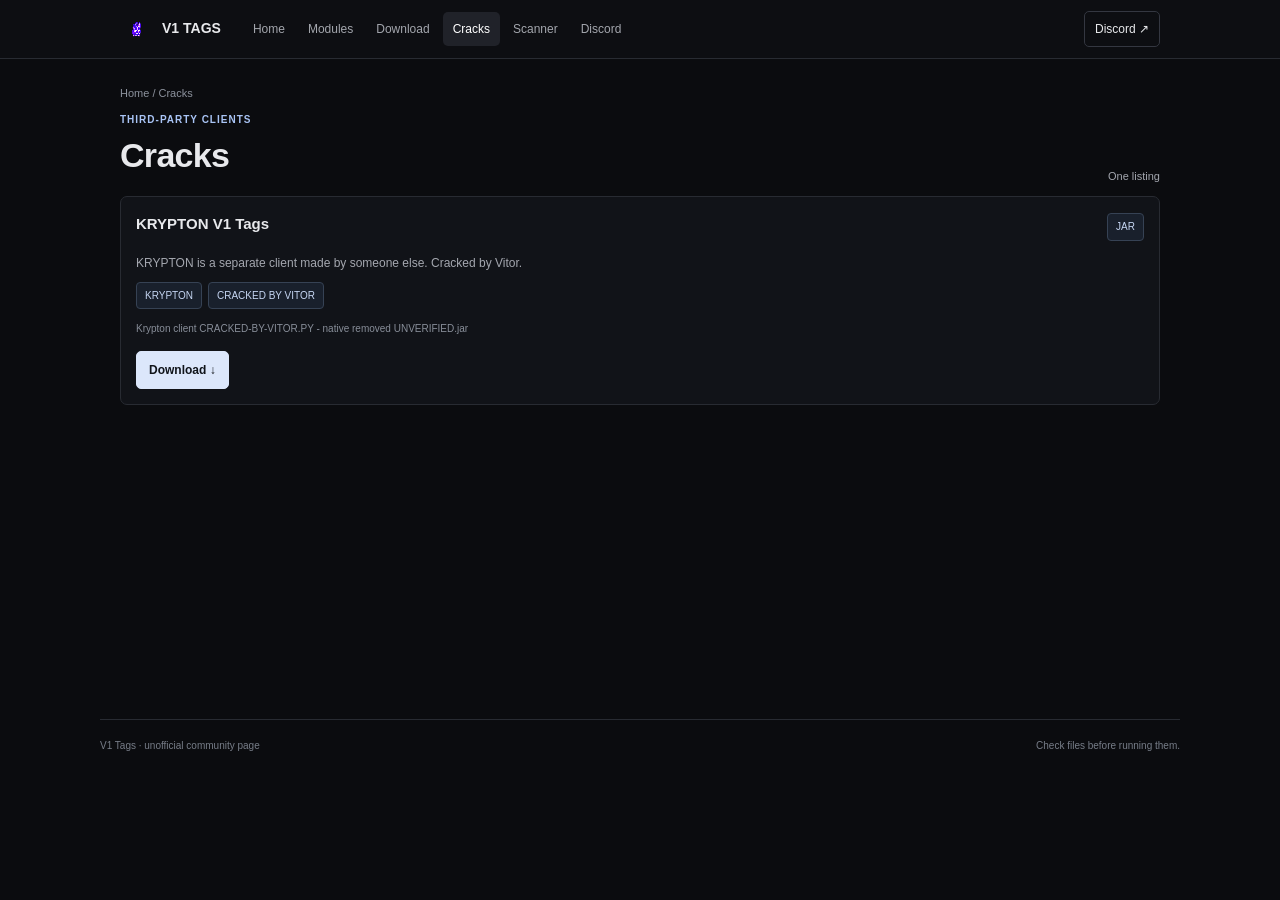
==== cracks.html @ 7c047746 "Add files via upload" ====
<!doctype html><html lang="en"><head><meta charset="utf-8"><meta name="viewport" content="width=device-width,initial-scale=1"><meta name="theme-color" content="#0b0c0f"><title>Cracks · V1 Tags</title><link rel="stylesheet" href="style.css"></head><body><header class="top"><div class="wrap bar"><a class="brand" href="index.html"><video autoplay muted loop playsinline><source src="lunar_x_360_spin.webm" type="video/webm"></video><span>V1 TAGS</span></a><nav class="nav"><a class="" href="index.html">Home</a><a class="" href="modules.html">Modules</a><a class="" href="download.html">Download</a><a class="active" href="cracks.html">Cracks</a><a class="" href="scanner.html">Scanner</a><a class="" href="discord.html">Discord</a></nav><a class="discord" href="https://discord.gg/2FqZVmzECY" target="_blank" rel="noopener">Discord ↗</a></div></header><main class="wrap main"><div class="crumb">Home / Cracks</div><div class="head"><div><div class="eyebrow">Third-party clients</div><h1>Cracks</h1></div><p>One listing</p></div><div class="card"><div class="cardTop"><h3>KRYPTON V1 Tags</h3><span class="tag">JAR</span></div><p>KRYPTON is a separate client made by someone else. Cracked by Vitor.</p><div class="tags"><span class="tag">KRYPTON</span><span class="tag">Cracked by Vitor</span></div><div class="small" style="margin-top:12px">Krypton client CRACKED-BY-VITOR.PY - native removed UNVERIFIED.jar</div><div class="actions"><a class="btn primary" href="Krypton%20client%20CRACKED-BY-VITOR.PY%20-%20native%20removed%20UNVERIFIED.jar" download>Download ↓</a></div></div></main><footer class="wrap footer"><span>V1 Tags · unofficial community page</span><span>Check files before running them.</span></footer></body></html>
---- style.css ----
*{box-sizing:border-box} :root{color-scheme:dark;--bg:#0b0c0f;--panel:#111318;--line:#282b32;--muted:#9298a3;--text:#e8e9ec;--accent:#a9c4f5}body{margin:0;background:var(--bg);color:var(--text);font:14px/1.55 Arial,Helvetica,sans-serif}a{color:inherit;text-decoration:none}button,input{font:inherit}.wrap{max-width:1080px;margin:auto;padding:0 20px}.top{border-bottom:1px solid var(--line);background:#0d0e12}.bar{min-height:58px;display:flex;align-items:center;gap:22px}.brand{display:flex;align-items:center;gap:9px;font-weight:bold;white-space:nowrap}.brand video{width:33px;height:33px;object-fit:contain}.brand span{font-size:14px}.nav{display:flex;align-items:center;gap:3px;flex:1;overflow-x:auto}.nav a{font-size:12px;color:#a3a6ad;padding:8px 10px;border-radius:5px;white-space:nowrap}.nav a:hover,.nav a.active{background:#202229;color:#fff}.discord{font-size:12px;padding:8px 10px;border:1px solid #343741;border-radius:5px;white-space:nowrap}.main{padding-top:26px;min-height:70vh}.crumb{font-size:11px;color:#8c929d;margin-bottom:10px}.hero{display:grid;grid-template-columns:1.3fr .7fr;gap:25px;align-items:center;border:1px solid var(--line);background:#101116;padding:25px;border-radius:8px}.eyebrow{font-size:10px;text-transform:uppercase;letter-spacing:.1em;color:#a9c4f5;font-weight:bold}h1{font-size:34px;line-height:1.15;letter-spacing:-.7px;margin:8px 0 10px}h2{font-size:21px;margin:0 0 6px}h3{font-size:15px;margin:0 0 7px}p{margin:0;color:#a4a7af}.hero p{max-width:600px;font-size:13px}.logoBox{height:170px;background:#090a0d;border:1px solid #282b32;border-radius:6px;display:grid;place-items:center;overflow:hidden}.logoBox video{width:100%;height:100%;object-fit:contain}.stats{display:flex;gap:8px;flex-wrap:wrap;margin-top:17px}.pill,.tag{font-size:10px;color:#c1c5ce;background:#1a1c22;border:1px solid #30333b;padding:5px 8px;border-radius:4px}.block{margin-top:22px}.head{display:flex;align-items:end;justify-content:space-between;gap:12px;margin-bottom:11px}.head p{font-size:11px}.grid{display:grid;grid-template-columns:repeat(3,minmax(0,1fr));gap:10px}.card,.panel{background:var(--panel);border:1px solid var(--line);border-radius:7px;padding:15px}.card p,.panel p{font-size:12px;line-height:1.65}.cardTop{display:flex;align-items:center;justify-content:space-between;gap:8px;margin-bottom:12px}.tag{color:#c6d6f3;background:#19202c;border-color:#364254;text-transform:uppercase}.tag.green{color:#a7dbb4;background:#17231a;border-color:#314a36}.actions{display:flex;gap:8px;flex-wrap:wrap;margin-top:14px}.btn{display:inline-flex;align-items:center;justify-content:center;background:#20232a;border:1px solid #3a3e47;border-radius:5px;padding:9px 12px;font-size:12px;font-weight:bold;color:#eee;cursor:pointer}.btn:hover{border-color:#7789a7}.btn.primary{background:#dce7fb;border-color:#dce7fb;color:#11151b}.row{display:flex;align-items:center;gap:13px}.fileIcon{width:43px;height:43px;display:grid;place-items:center;background:#1b2029;border:1px solid #343b49;border-radius:5px;font-size:11px;font-weight:bold}.grow{flex:1;min-width:0}.small{font-size:10px;color:#888e99;overflow-wrap:anywhere}.tags{display:flex;gap:6px;flex-wrap:wrap;margin-top:8px}.moduleGrid{display:grid;grid-template-columns:repeat(3,minmax(0,1fr));gap:8px}.module{display:flex;align-items:center;gap:10px;padding:11px;border:1px solid var(--line);background:#111318;border-radius:6px}.module strong{font-size:12px;display:block}.module small{color:#8f949e;font-size:10px}.module .tag{margin-left:auto}.scanner{display:grid;grid-template-columns:.85fr 1.15fr;gap:10px}.upload{text-align:center;border:1px dashed #414550;padding:22px;border-radius:6px}.upload input{max-width:100%;font-size:11px;margin:12px 0;color:#aaa}.line{display:flex;justify-content:space-between;gap:10px;border-bottom:1px solid #24262d;padding:9px 0;font-size:11px}.line span:first-child{color:#aeb2bb}.line span:last-child{text-align:right;overflow-wrap:anywhere;max-width:70%;color:#8fabc9}.progress{height:4px;background:#272a31;margin:12px 0}.progress div{height:100%;width:0;background:#9cb9ec}.findings{font-size:11px;line-height:1.8;color:#b5b8c0;padding-left:17px;overflow-wrap:anywhere}.warning{margin-top:12px;padding:10px;border:1px solid #50452e;background:#1b1812;color:#cdb98f;border-radius:5px;font-size:10px;line-height:1.7}.footer{border-top:1px solid var(--line);padding:18px 0 25px;margin-top:30px;color:#777d88;font-size:10px;display:flex;justify-content:space-between;gap:10px;flex-wrap:wrap}.empty{padding:25px;text-align:center;color:#858b95;border:1px dashed #333740;border-radius:6px}@media(max-width:800px){.bar{flex-wrap:wrap;padding:10px 0;gap:10px}.nav{order:3;flex-basis:100%}.hero{grid-template-columns:1fr}.logoBox{height:145px}.grid,.moduleGrid{grid-template-columns:repeat(2,minmax(0,1fr))}.scanner{grid-template-columns:1fr}.discord{margin-left:auto}}@media(max-width:520px){.wrap{padding:0 12px}.grid,.moduleGrid{grid-template-columns:1fr}.hero{padding:17px}h1{font-size:29px}.head{align-items:start;flex-direction:column}.brand span{font-size:12px}.nav a{font-size:11px;padding:7px 8px}.discord{display:none}}
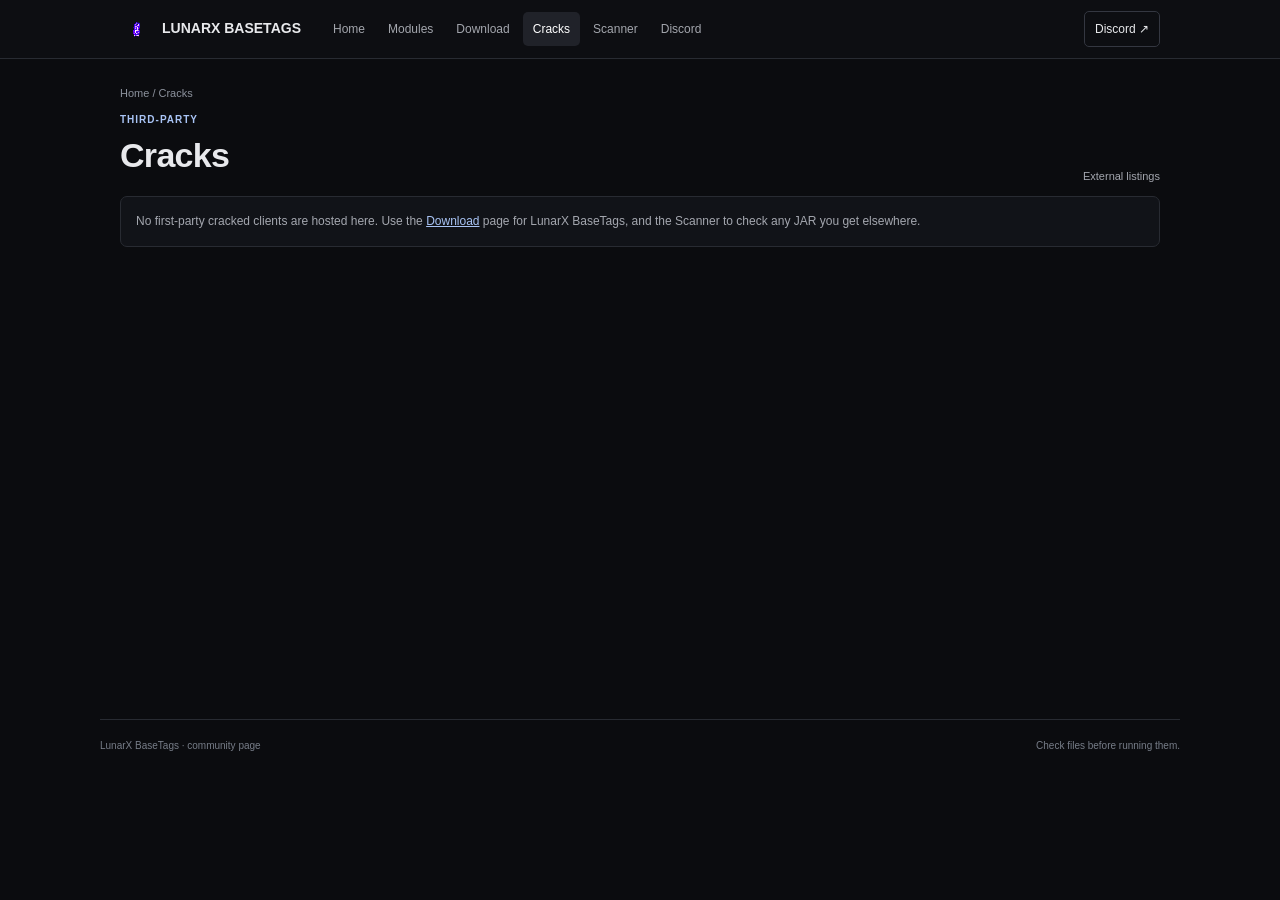
==== commit 8c5677fe: "Add files via upload" ====
--- a/cracks.html
+++ b/cracks.html
@@ -1 +1,49 @@
-<!doctype html><html lang="en"><head><meta charset="utf-8"><meta name="viewport" content="width=device-width,initial-scale=1"><meta name="theme-color" content="#0b0c0f"><title>Cracks · V1 Tags</title><link rel="stylesheet" href="style.css"></head><body><header class="top"><div class="wrap bar"><a class="brand" href="index.html"><video autoplay muted loop playsinline><source src="lunar_x_360_spin.webm" type="video/webm"></video><span>V1 TAGS</span></a><nav class="nav"><a class="" href="index.html">Home</a><a class="" href="modules.html">Modules</a><a class="" href="download.html">Download</a><a class="active" href="cracks.html">Cracks</a><a class="" href="scanner.html">Scanner</a><a class="" href="discord.html">Discord</a></nav><a class="discord" href="https://discord.gg/2FqZVmzECY" target="_blank" rel="noopener">Discord ↗</a></div></header><main class="wrap main"><div class="crumb">Home / Cracks</div><div class="head"><div><div class="eyebrow">Third-party clients</div><h1>Cracks</h1></div><p>One listing</p></div><div class="card"><div class="cardTop"><h3>KRYPTON V1 Tags</h3><span class="tag">JAR</span></div><p>KRYPTON is a separate client made by someone else. Cracked by Vitor.</p><div class="tags"><span class="tag">KRYPTON</span><span class="tag">Cracked by Vitor</span></div><div class="small" style="margin-top:12px">Krypton client CRACKED-BY-VITOR.PY - native removed UNVERIFIED.jar</div><div class="actions"><a class="btn primary" href="Krypton%20client%20CRACKED-BY-VITOR.PY%20-%20native%20removed%20UNVERIFIED.jar" download>Download ↓</a></div></div></main><footer class="wrap footer"><span>V1 Tags · unofficial community page</span><span>Check files before running them.</span></footer></body></html>+<!doctype html>
+<html lang="en">
+<head>
+<meta charset="utf-8">
+<meta name="viewport" content="width=device-width,initial-scale=1">
+<meta name="theme-color" content="#0b0c0f">
+<title>Cracks · LunarX BaseTags</title>
+<link rel="stylesheet" href="style.css">
+</head>
+<body>
+<header class="top">
+  <div class="wrap bar">
+    <a class="brand" href="index.html">
+      <video autoplay muted loop playsinline><source src="lunar_x_360_spin.webm" type="video/webm"></video>
+      <span>LUNARX BASETAGS</span>
+    </a>
+    <nav class="nav">
+      <a href="index.html">Home</a>
+      <a href="modules.html">Modules</a>
+      <a href="download.html">Download</a>
+      <a class="active" href="cracks.html">Cracks</a>
+      <a href="scanner.html">Scanner</a>
+      <a href="discord.html">Discord</a>
+    </nav>
+    <a class="discord" href="https://discord.gg/2FqZVmzECY" target="_blank" rel="noopener">Discord ↗</a>
+  </div>
+</header>
+
+<main class="wrap main">
+  <div class="crumb">Home / Cracks</div>
+  <div class="head">
+    <div>
+      <div class="eyebrow">Third-party</div>
+      <h1>Cracks</h1>
+    </div>
+    <p>External listings</p>
+  </div>
+
+  <div class="panel">
+    <p>No first-party cracked clients are hosted here. Use the <a href="download.html" style="color:#a9c4f5;text-decoration:underline">Download</a> page for LunarX BaseTags, and the Scanner to check any JAR you get elsewhere.</p>
+  </div>
+</main>
+
+<footer class="wrap footer">
+  <span>LunarX BaseTags · community page</span>
+  <span>Check files before running them.</span>
+</footer>
+</body>
+</html>
--- a/style.css
+++ b/style.css
@@ -1 +1,109 @@
-*{box-sizing:border-box} :root{color-scheme:dark;--bg:#0b0c0f;--panel:#111318;--line:#282b32;--muted:#9298a3;--text:#e8e9ec;--accent:#a9c4f5}body{margin:0;background:var(--bg);color:var(--text);font:14px/1.55 Arial,Helvetica,sans-serif}a{color:inherit;text-decoration:none}button,input{font:inherit}.wrap{max-width:1080px;margin:auto;padding:0 20px}.top{border-bottom:1px solid var(--line);background:#0d0e12}.bar{min-height:58px;display:flex;align-items:center;gap:22px}.brand{display:flex;align-items:center;gap:9px;font-weight:bold;white-space:nowrap}.brand video{width:33px;height:33px;object-fit:contain}.brand span{font-size:14px}.nav{display:flex;align-items:center;gap:3px;flex:1;overflow-x:auto}.nav a{font-size:12px;color:#a3a6ad;padding:8px 10px;border-radius:5px;white-space:nowrap}.nav a:hover,.nav a.active{background:#202229;color:#fff}.discord{font-size:12px;padding:8px 10px;border:1px solid #343741;border-radius:5px;white-space:nowrap}.main{padding-top:26px;min-height:70vh}.crumb{font-size:11px;color:#8c929d;margin-bottom:10px}.hero{display:grid;grid-template-columns:1.3fr .7fr;gap:25px;align-items:center;border:1px solid var(--line);background:#101116;padding:25px;border-radius:8px}.eyebrow{font-size:10px;text-transform:uppercase;letter-spacing:.1em;color:#a9c4f5;font-weight:bold}h1{font-size:34px;line-height:1.15;letter-spacing:-.7px;margin:8px 0 10px}h2{font-size:21px;margin:0 0 6px}h3{font-size:15px;margin:0 0 7px}p{margin:0;color:#a4a7af}.hero p{max-width:600px;font-size:13px}.logoBox{height:170px;background:#090a0d;border:1px solid #282b32;border-radius:6px;display:grid;place-items:center;overflow:hidden}.logoBox video{width:100%;height:100%;object-fit:contain}.stats{display:flex;gap:8px;flex-wrap:wrap;margin-top:17px}.pill,.tag{font-size:10px;color:#c1c5ce;background:#1a1c22;border:1px solid #30333b;padding:5px 8px;border-radius:4px}.block{margin-top:22px}.head{display:flex;align-items:end;justify-content:space-between;gap:12px;margin-bottom:11px}.head p{font-size:11px}.grid{display:grid;grid-template-columns:repeat(3,minmax(0,1fr));gap:10px}.card,.panel{background:var(--panel);border:1px solid var(--line);border-radius:7px;padding:15px}.card p,.panel p{font-size:12px;line-height:1.65}.cardTop{display:flex;align-items:center;justify-content:space-between;gap:8px;margin-bottom:12px}.tag{color:#c6d6f3;background:#19202c;border-color:#364254;text-transform:uppercase}.tag.green{color:#a7dbb4;background:#17231a;border-color:#314a36}.actions{display:flex;gap:8px;flex-wrap:wrap;margin-top:14px}.btn{display:inline-flex;align-items:center;justify-content:center;background:#20232a;border:1px solid #3a3e47;border-radius:5px;padding:9px 12px;font-size:12px;font-weight:bold;color:#eee;cursor:pointer}.btn:hover{border-color:#7789a7}.btn.primary{background:#dce7fb;border-color:#dce7fb;color:#11151b}.row{display:flex;align-items:center;gap:13px}.fileIcon{width:43px;height:43px;display:grid;place-items:center;background:#1b2029;border:1px solid #343b49;border-radius:5px;font-size:11px;font-weight:bold}.grow{flex:1;min-width:0}.small{font-size:10px;color:#888e99;overflow-wrap:anywhere}.tags{display:flex;gap:6px;flex-wrap:wrap;margin-top:8px}.moduleGrid{display:grid;grid-template-columns:repeat(3,minmax(0,1fr));gap:8px}.module{display:flex;align-items:center;gap:10px;padding:11px;border:1px solid var(--line);background:#111318;border-radius:6px}.module strong{font-size:12px;display:block}.module small{color:#8f949e;font-size:10px}.module .tag{margin-left:auto}.scanner{display:grid;grid-template-columns:.85fr 1.15fr;gap:10px}.upload{text-align:center;border:1px dashed #414550;padding:22px;border-radius:6px}.upload input{max-width:100%;font-size:11px;margin:12px 0;color:#aaa}.line{display:flex;justify-content:space-between;gap:10px;border-bottom:1px solid #24262d;padding:9px 0;font-size:11px}.line span:first-child{color:#aeb2bb}.line span:last-child{text-align:right;overflow-wrap:anywhere;max-width:70%;color:#8fabc9}.progress{height:4px;background:#272a31;margin:12px 0}.progress div{height:100%;width:0;background:#9cb9ec}.findings{font-size:11px;line-height:1.8;color:#b5b8c0;padding-left:17px;overflow-wrap:anywhere}.warning{margin-top:12px;padding:10px;border:1px solid #50452e;background:#1b1812;color:#cdb98f;border-radius:5px;font-size:10px;line-height:1.7}.footer{border-top:1px solid var(--line);padding:18px 0 25px;margin-top:30px;color:#777d88;font-size:10px;display:flex;justify-content:space-between;gap:10px;flex-wrap:wrap}.empty{padding:25px;text-align:center;color:#858b95;border:1px dashed #333740;border-radius:6px}@media(max-width:800px){.bar{flex-wrap:wrap;padding:10px 0;gap:10px}.nav{order:3;flex-basis:100%}.hero{grid-template-columns:1fr}.logoBox{height:145px}.grid,.moduleGrid{grid-template-columns:repeat(2,minmax(0,1fr))}.scanner{grid-template-columns:1fr}.discord{margin-left:auto}}@media(max-width:520px){.wrap{padding:0 12px}.grid,.moduleGrid{grid-template-columns:1fr}.hero{padding:17px}h1{font-size:29px}.head{align-items:start;flex-direction:column}.brand span{font-size:12px}.nav a{font-size:11px;padding:7px 8px}.discord{display:none}}+*{box-sizing:border-box}
+:root{color-scheme:dark;--bg:#0b0c0f;--panel:#111318;--line:#282b32;--muted:#9298a3;--text:#e8e9ec;--accent:#a9c4f5}
+body{margin:0;background:var(--bg);color:var(--text);font:14px/1.55 Arial,Helvetica,sans-serif}
+a{color:inherit;text-decoration:none}
+button,input,select{font:inherit}
+.wrap{max-width:1080px;margin:auto;padding:0 20px}
+.top{border-bottom:1px solid var(--line);background:#0d0e12}
+.bar{min-height:58px;display:flex;align-items:center;gap:22px}
+.brand{display:flex;align-items:center;gap:9px;font-weight:bold;white-space:nowrap}
+.brand video{width:33px;height:33px;object-fit:contain}
+.brand span{font-size:14px}
+.nav{display:flex;align-items:center;gap:3px;flex:1;overflow-x:auto}
+.nav a{font-size:12px;color:#a3a6ad;padding:8px 10px;border-radius:5px;white-space:nowrap}
+.nav a:hover,.nav a.active{background:#202229;color:#fff}
+.discord{font-size:12px;padding:8px 10px;border:1px solid #343741;border-radius:5px;white-space:nowrap}
+.main{padding-top:26px;min-height:70vh}
+.crumb{font-size:11px;color:#8c929d;margin-bottom:10px}
+.hero{display:grid;grid-template-columns:1.3fr .7fr;gap:25px;align-items:center;border:1px solid var(--line);background:#101116;padding:25px;border-radius:8px}
+.eyebrow{font-size:10px;text-transform:uppercase;letter-spacing:.1em;color:#a9c4f5;font-weight:bold}
+h1{font-size:34px;line-height:1.15;letter-spacing:-.7px;margin:8px 0 10px}
+h2{font-size:21px;margin:0 0 6px}
+h3{font-size:15px;margin:0 0 7px}
+p{margin:0;color:#a4a7af}
+.hero p{max-width:600px;font-size:13px}
+/* FIXED logo box - no more cut off */
+.logoBox{height:220px;background:#090a0d;border:1px solid #282b32;border-radius:6px;display:flex;align-items:center;justify-content:center;overflow:visible;padding:8px}
+.logoBox video{width:100%;height:100%;max-height:200px;object-fit:contain;display:block}
+.stats{display:flex;gap:8px;flex-wrap:wrap;margin-top:17px}
+.pill,.tag{font-size:10px;color:#c1c5ce;background:#1a1c22;border:1px solid #30333b;padding:5px 8px;border-radius:4px}
+.block{margin-top:22px}
+.head{display:flex;align-items:end;justify-content:space-between;gap:12px;margin-bottom:11px}
+.head p{font-size:11px}
+.grid{display:grid;grid-template-columns:repeat(3,minmax(0,1fr));gap:10px}
+.card,.panel{background:var(--panel);border:1px solid var(--line);border-radius:7px;padding:15px}
+.card p,.panel p{font-size:12px;line-height:1.65}
+.cardTop{display:flex;align-items:center;justify-content:space-between;gap:8px;margin-bottom:12px}
+.tag{color:#c6d6f3;background:#19202c;border-color:#364254;text-transform:uppercase}
+.tag.green{color:#a7dbb4;background:#17231a;border-color:#314a36}
+.actions{display:flex;gap:8px;flex-wrap:wrap;margin-top:14px}
+.btn{display:inline-flex;align-items:center;justify-content:center;border:1px solid #3a3e47;border-radius:5px;padding:9px 12px;font-size:12px;font-weight:bold;color:#eee;cursor:pointer;background:transparent}
+.btn:hover{border-color:#7789a7}
+.btn.primary{background:#dce7fb;border-color:#dce7fb;color:#11151b}
+.row{display:flex;align-items:center;gap:13px}
+.fileIcon{width:43px;height:43px;display:grid;place-items:center;background:#1b2029;border:1px solid #343b49;border-radius:5px;font-size:11px;font-weight:bold}
+.grow{flex:1;min-width:0}
+.small{font-size:10px;color:#888e99;overflow-wrap:anywhere}
+.tags{display:flex;gap:6px;flex-wrap:wrap;margin-top:8px}
+/* Modules */
+.moduleGrid{display:grid;grid-template-columns:repeat(3,minmax(0,1fr));gap:8px}
+.module-wrap{display:flex;flex-direction:column;gap:0}
+.module{display:flex;align-items:center;gap:10px;padding:11px;border:1px solid var(--line);background:#111318;border-radius:6px;cursor:context-menu;user-select:none;transition:border-color .15s,background .15s}
+.module:hover{border-color:#3d4452;background:#14161c}
+.module.open{border-color:#4a5a78;border-bottom-left-radius:0;border-bottom-right-radius:0}
+.module strong{font-size:12px;display:block}
+.module small{color:#8f949e;font-size:10px}
+.module .tag{margin-left:auto}
+/* Settings panel under module */
+.settings{
+  overflow:hidden;max-height:0;opacity:0;
+  border:1px solid var(--line);border-top:none;
+  background:#0e1014;border-radius:0 0 6px 6px;
+  transition:max-height .28s ease,opacity .22s ease,padding .22s ease;
+  padding:0 12px;
+}
+.settings.show{max-height:220px;opacity:1;padding:12px}
+.settings h4{margin:0 0 10px;font-size:11px;color:#a9c4f5;text-transform:uppercase;letter-spacing:.08em}
+.set-row{display:flex;align-items:center;justify-content:space-between;gap:10px;margin-bottom:9px;font-size:12px}
+.set-row label{color:#b8bcc4}
+.set-row input[type=range]{width:110px;accent-color:#a9c4f5}
+.set-row input[type=color]{width:34px;height:22px;border:1px solid #333;background:transparent;padding:0;cursor:pointer}
+.set-row select{background:#1a1c22;border:1px solid #333;color:#ddd;border-radius:4px;padding:3px 6px;font-size:11px}
+.set-hint{font-size:10px;color:#6f7580;margin-top:6px}
+/* Scanner */
+.scanner{display:grid;grid-template-columns:.85fr 1.15fr;gap:10px}
+.upload{text-align:center;border:1px dashed #414550;padding:22px;border-radius:6px}
+.upload input{max-width:100%;font-size:11px;margin:12px 0;color:#aaa}
+.line{display:flex;justify-content:space-between;gap:10px;border-bottom:1px solid #24262d;padding:9px 0;font-size:11px}
+.line span:first-child{color:#aeb2bb}
+.line span:last-child{text-align:right;overflow-wrap:anywhere;max-width:70%;color:#8fabc9}
+.progress{height:4px;background:#272a31;margin:12px 0}
+.progress div{height:100%;width:0;background:#9cb9ec;transition:width .25s}
+.findings{font-size:11px;line-height:1.8;color:#b5b8c0;padding-left:17px;overflow-wrap:anywhere}
+.warning{margin-top:12px;padding:10px;border:1px solid #50452e;background:#1b1812;color:#cdb98f;border-radius:5px;font-size:10px;line-height:1.7}
+.verdict{margin:14px 0 8px;padding:14px;border-radius:6px;text-align:center;font-weight:bold;letter-spacing:.04em}
+.verdict.safe{background:#0f2418;border:1px solid #2e6b45;color:#5dffa0;font-size:22px}
+.verdict.maybe{background:#2a2110;border:1px solid #8a6a2a;color:#ffd37a;font-size:18px}
+.verdict.danger{background:#2a1212;border:1px solid #8a3030;color:#ff8a8a;font-size:18px}
+.verdict-sub{font-size:12px;font-weight:normal;margin-top:6px;opacity:.9;letter-spacing:0}
+.footer{border-top:1px solid var(--line);padding:18px 0 25px;margin-top:30px;color:#777d88;font-size:10px;display:flex;justify-content:space-between;gap:10px;flex-wrap:wrap}
+.empty{padding:25px;text-align:center;color:#858b95;border:1px dashed #333740;border-radius:6px}
+@media(max-width:800px){
+  .bar{flex-wrap:wrap;padding:10px 0;gap:10px}
+  .nav{order:3;flex-basis:100%}
+  .hero{grid-template-columns:1fr}
+  .logoBox{height:180px}
+  .grid,.moduleGrid{grid-template-columns:repeat(2,minmax(0,1fr))}
+  .scanner{grid-template-columns:1fr}
+  .discord{margin-left:auto}
+}
+@media(max-width:520px){
+  .wrap{padding:0 12px}
+  .grid,.moduleGrid{grid-template-columns:1fr}
+  .hero{padding:17px}
+  h1{font-size:29px}
+  .head{align-items:start;flex-direction:column}
+  .brand span{font-size:12px}
+  .nav a{font-size:11px;padding:7px 8px}
+  .discord{display:none}
+}
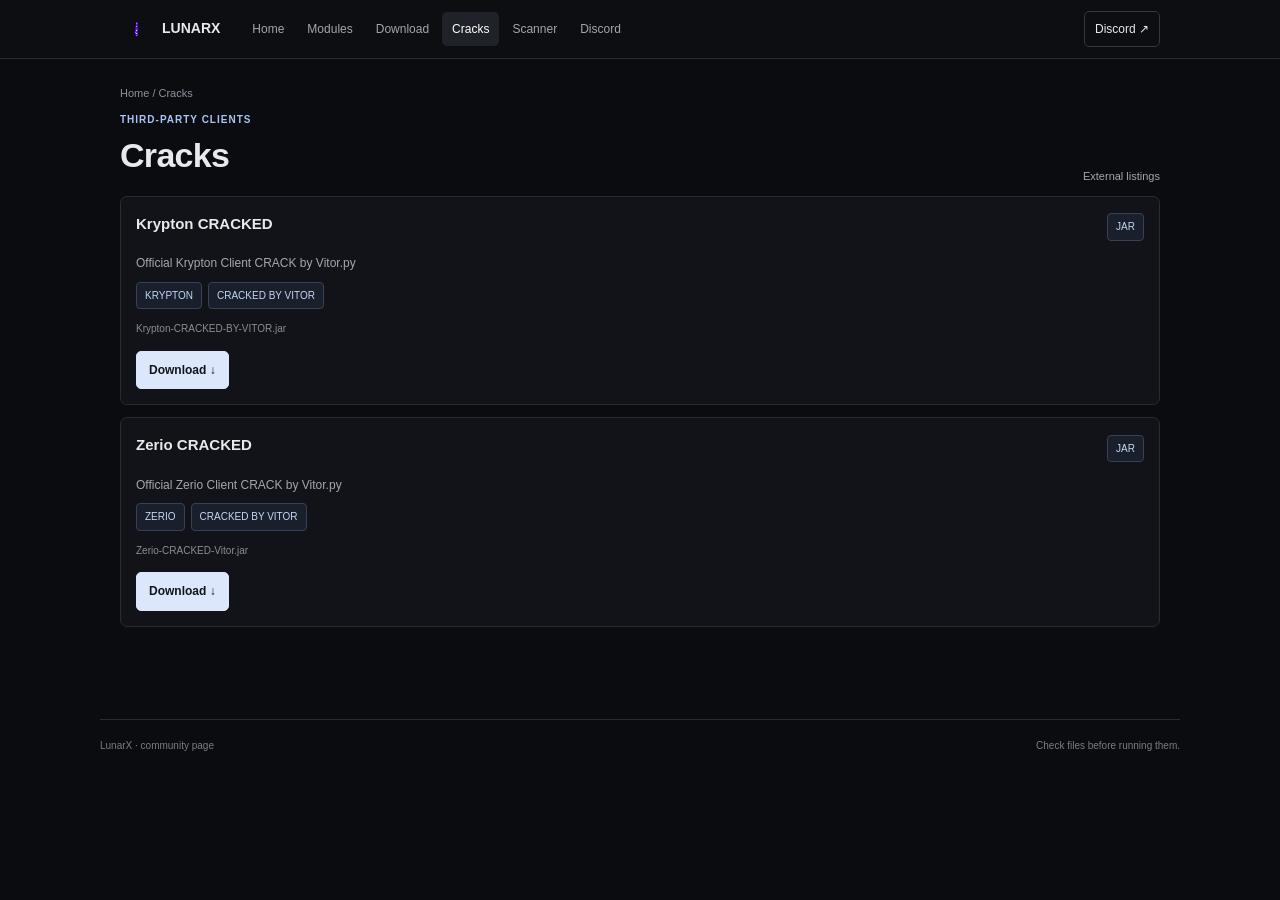
==== commit ba0ffe42: "Add files via upload" ====
--- a/cracks.html
+++ b/cracks.html
@@ -4,7 +4,7 @@
 <meta charset="utf-8">
 <meta name="viewport" content="width=device-width,initial-scale=1">
 <meta name="theme-color" content="#0b0c0f">
-<title>Cracks · LunarX BaseTags</title>
+<title>Cracks · LunarX</title>
 <link rel="stylesheet" href="style.css">
 </head>
 <body>
@@ -12,7 +12,7 @@
   <div class="wrap bar">
     <a class="brand" href="index.html">
       <video autoplay muted loop playsinline><source src="lunar_x_360_spin.webm" type="video/webm"></video>
-      <span>LUNARX BASETAGS</span>
+      <span>LUNARX</span>
     </a>
     <nav class="nav">
       <a href="index.html">Home</a>
@@ -30,19 +30,47 @@
   <div class="crumb">Home / Cracks</div>
   <div class="head">
     <div>
-      <div class="eyebrow">Third-party</div>
+      <div class="eyebrow">Third-party clients</div>
       <h1>Cracks</h1>
     </div>
     <p>External listings</p>
   </div>
 
-  <div class="panel">
-    <p>No first-party cracked clients are hosted here. Use the <a href="download.html" style="color:#a9c4f5;text-decoration:underline">Download</a> page for LunarX BaseTags, and the Scanner to check any JAR you get elsewhere.</p>
+  <div class="card" style="margin-bottom:12px">
+    <div class="cardTop">
+      <h3>Krypton CRACKED</h3>
+      <span class="tag">JAR</span>
+    </div>
+    <p>Official Krypton Client CRACK by Vitor.py</p>
+    <div class="tags">
+      <span class="tag">KRYPTON</span>
+      <span class="tag">Cracked by Vitor</span>
+    </div>
+    <div class="small" style="margin-top:12px">Krypton-CRACKED-BY-VITOR.jar</div>
+    <div class="actions">
+      <a class="btn primary" href="Krypton-CRACKED-BY-VITOR.jar" download>Download ↓</a>
+    </div>
+  </div>
+
+  <div class="card">
+    <div class="cardTop">
+      <h3>Zerio CRACKED</h3>
+      <span class="tag">JAR</span>
+    </div>
+    <p>Official Zerio Client CRACK by Vitor.py</p>
+    <div class="tags">
+      <span class="tag">ZERIO</span>
+      <span class="tag">Cracked by Vitor</span>
+    </div>
+    <div class="small" style="margin-top:12px">Zerio-CRACKED-Vitor.jar</div>
+    <div class="actions">
+      <a class="btn primary" href="Zerio-CRACKED-Vitor.jar" download>Download ↓</a>
+    </div>
   </div>
 </main>
 
 <footer class="wrap footer">
-  <span>LunarX BaseTags · community page</span>
+  <span>LunarX · community page</span>
   <span>Check files before running them.</span>
 </footer>
 </body>
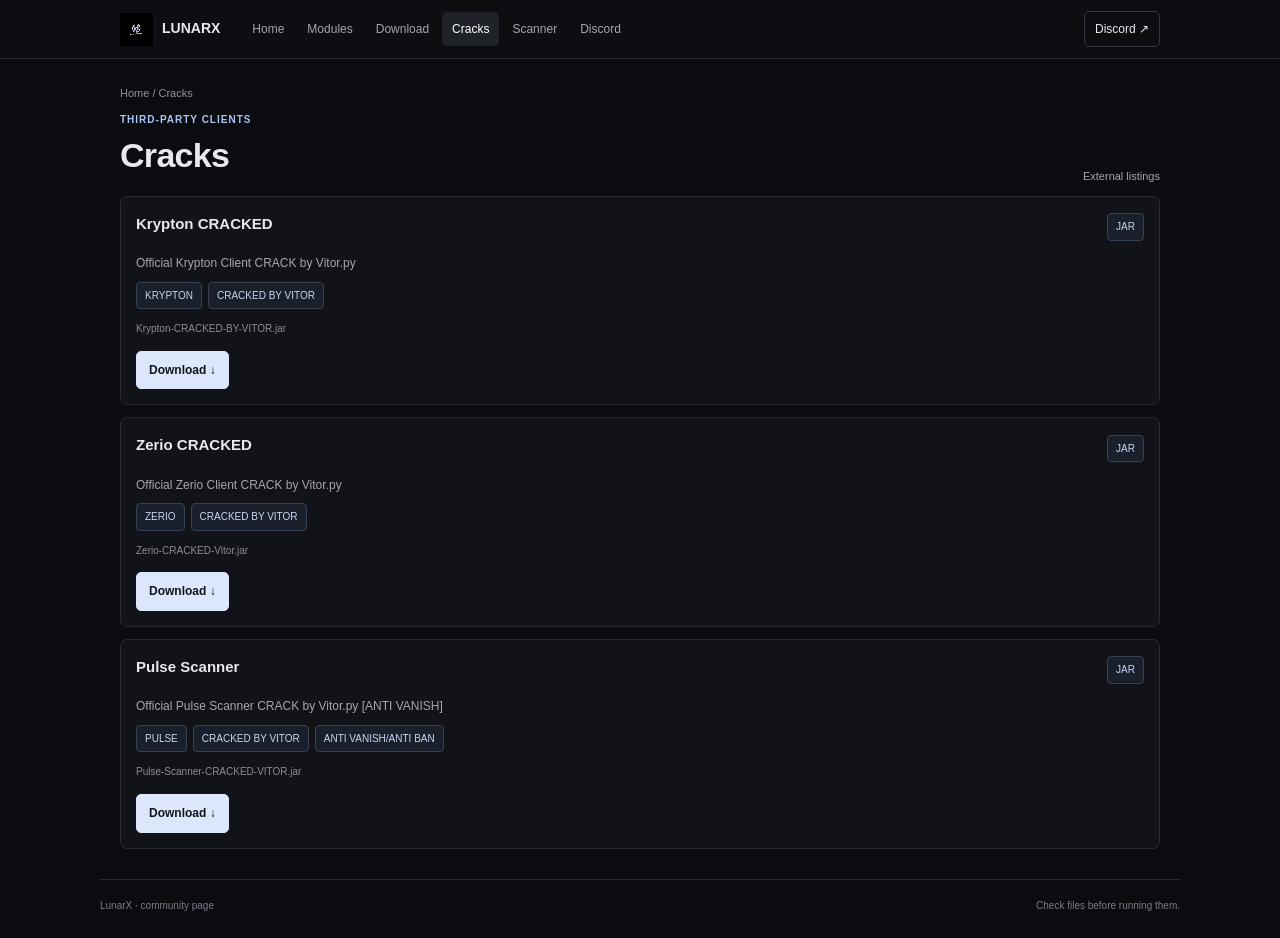
==== commit d84abe33: "Update cracks.html" ====
--- a/cracks.html
+++ b/cracks.html
@@ -52,7 +52,7 @@
     </div>
   </div>
 
-  <div class="card">
+  <div class="card" style="margin-bottom:12px">
     <div class="cardTop">
       <h3>Zerio CRACKED</h3>
       <span class="tag">JAR</span>
@@ -67,6 +67,23 @@
       <a class="btn primary" href="Zerio-CRACKED-Vitor.jar" download>Download ↓</a>
     </div>
   </div>
+
+  <div class="card">
+    <div class="cardTop">
+      <h3>Pulse Scanner</h3>
+      <span class="tag">JAR</span>
+    </div>
+    <p>Official Pulse Scanner CRACK by Vitor.py [ANTI VANISH]</p>
+    <div class="tags">
+      <span class="tag">PULSE</span>
+      <span class="tag">Cracked by Vitor</span>
+      <span class="tag">ANTI VANISH/ANTI BAN</span>
+    </div>
+    <div class="small" style="margin-top:12px">Pulse-Scanner-CRACKED-VITOR.jar</div>
+    <div class="actions">
+      <a class="btn primary" href="Pulse-Scanner-CRACKED-VITOR.jar" download>Download ↓</a>
+    </div>
+  </div>
 </main>
 
 <footer class="wrap footer">
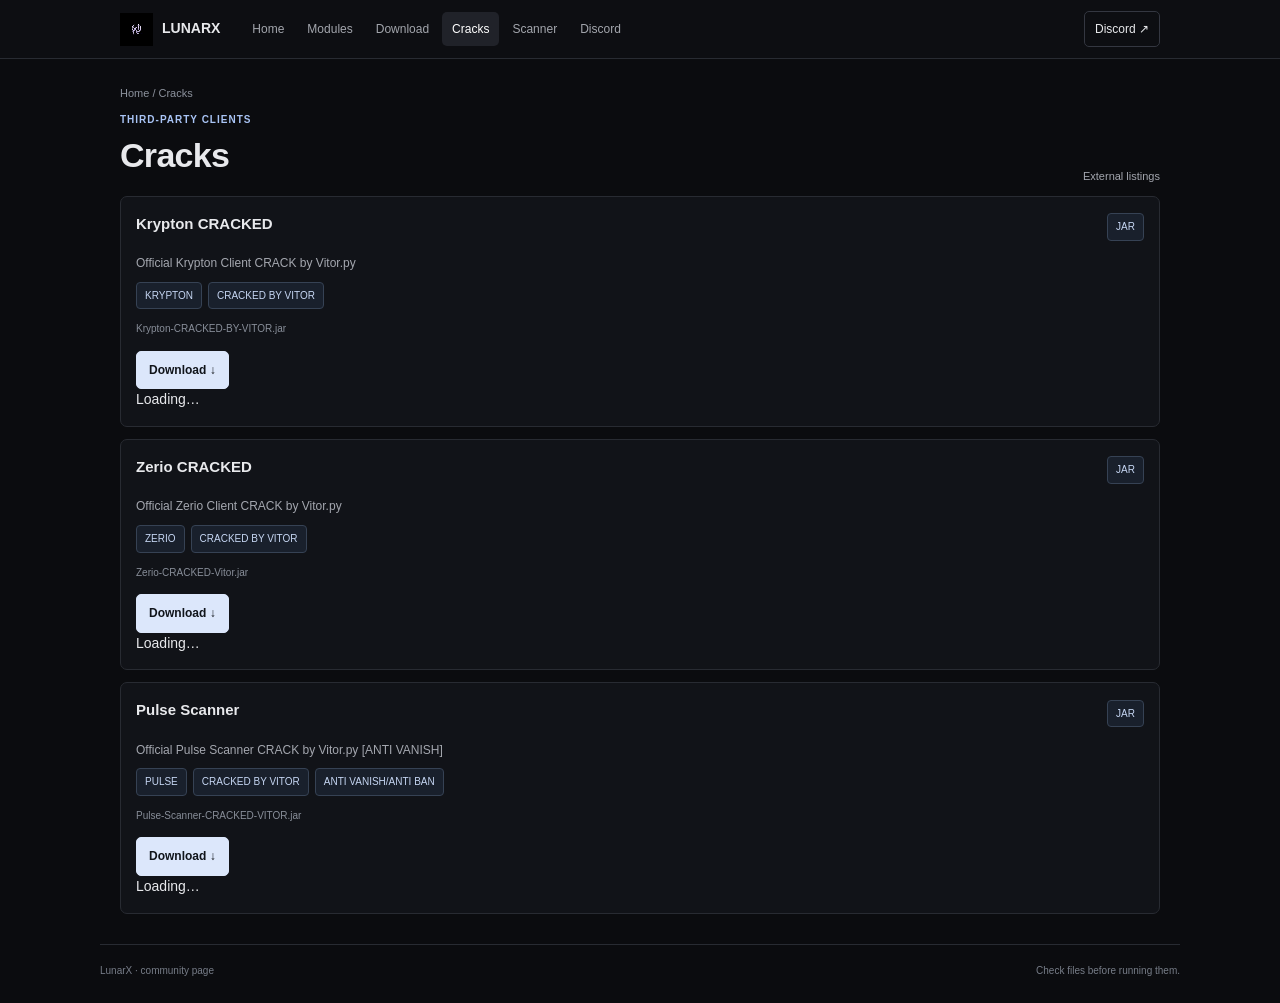
==== commit 5a211361: "Update cracks.html" ====
--- a/cracks.html
+++ b/cracks.html
@@ -48,8 +48,9 @@
     </div>
     <div class="small" style="margin-top:12px">Krypton-CRACKED-BY-VITOR.jar</div>
     <div class="actions">
-      <a class="btn primary" href="Krypton-CRACKED-BY-VITOR.jar" download>Download ↓</a>
+      <a class="btn primary" href="Krypton-CRACKED-BY-VITOR.jar" download data-dl-key="krypton">Download ↓</a>
     </div>
+    <div class="dl-count" id="count-krypton">Loading…</div>
   </div>
 
   <div class="card" style="margin-bottom:12px">
@@ -64,8 +65,9 @@
     </div>
     <div class="small" style="margin-top:12px">Zerio-CRACKED-Vitor.jar</div>
     <div class="actions">
-      <a class="btn primary" href="Zerio-CRACKED-Vitor.jar" download>Download ↓</a>
+      <a class="btn primary" href="Zerio-CRACKED-Vitor.jar" download data-dl-key="zerio">Download ↓</a>
     </div>
+    <div class="dl-count" id="count-zerio">Loading…</div>
   </div>
 
   <div class="card">
@@ -81,8 +83,9 @@
     </div>
     <div class="small" style="margin-top:12px">Pulse-Scanner-CRACKED-VITOR.jar</div>
     <div class="actions">
-      <a class="btn primary" href="Pulse-Scanner-CRACKED-VITOR.jar" download>Download ↓</a>
+      <a class="btn primary" href="Pulse-Scanner-CRACKED-VITOR.jar" download data-dl-key="pulse">Download ↓</a>
     </div>
+    <div class="dl-count" id="count-pulse">Loading…</div>
   </div>
 </main>
 
@@ -90,5 +93,6 @@
   <span>LunarX · community page</span>
   <span>Check files before running them.</span>
 </footer>
+<script src="downloads.js"></script>
 </body>
 </html>
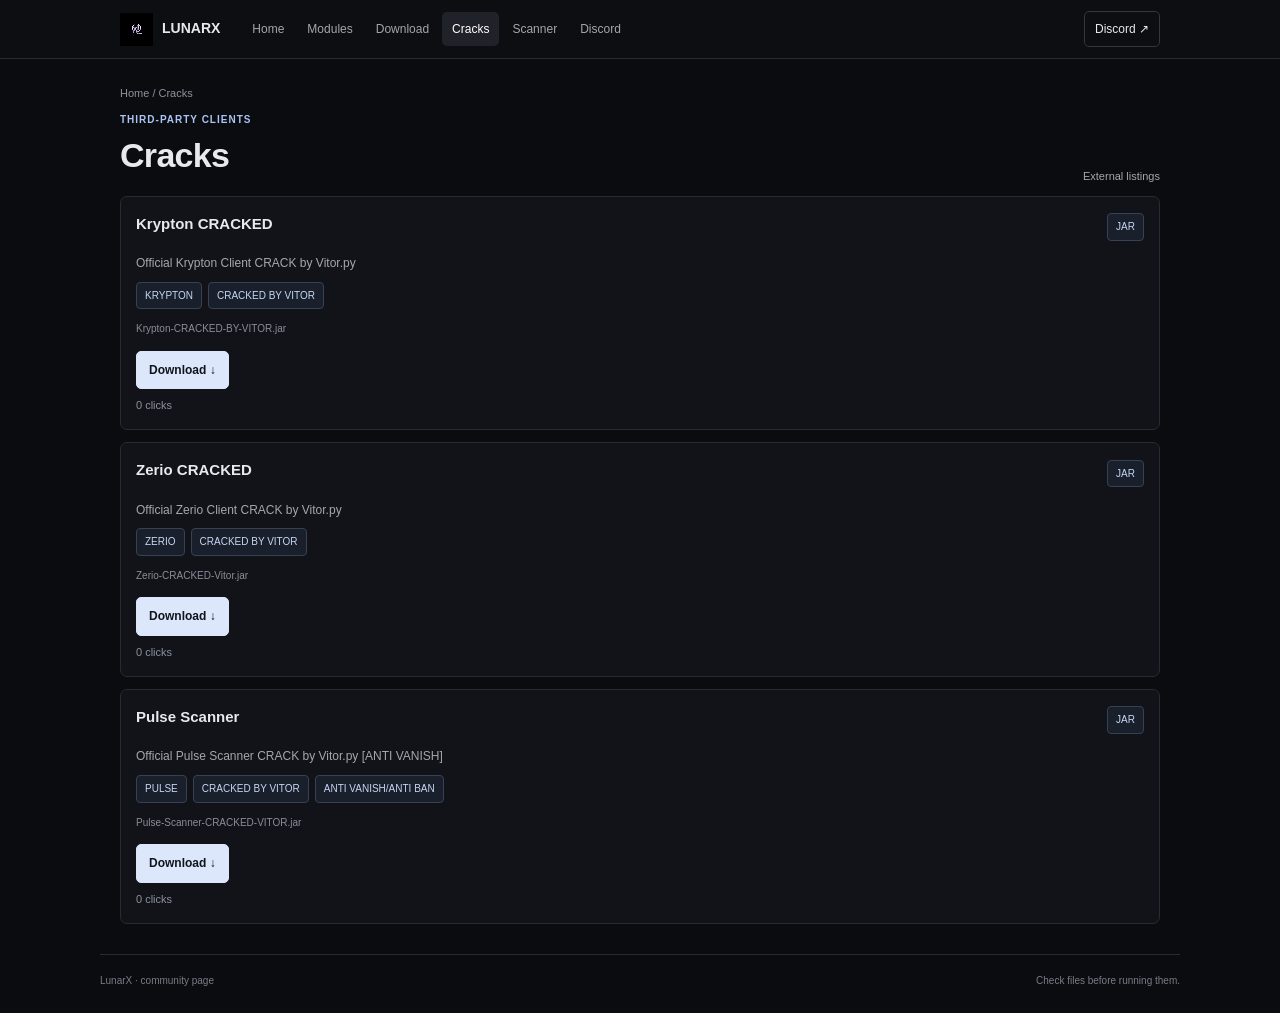
==== commit 7b398453: "Update cracks.html" ====
--- a/cracks.html
+++ b/cracks.html
@@ -50,7 +50,7 @@
     <div class="actions">
       <a class="btn primary" href="Krypton-CRACKED-BY-VITOR.jar" download data-dl-key="krypton">Download ↓</a>
     </div>
-    <div class="dl-count" id="count-krypton">Loading…</div>
+    <div class="dl-count" id="count-krypton">0 clicks</div>
   </div>
 
   <div class="card" style="margin-bottom:12px">
@@ -67,7 +67,7 @@
     <div class="actions">
       <a class="btn primary" href="Zerio-CRACKED-Vitor.jar" download data-dl-key="zerio">Download ↓</a>
     </div>
-    <div class="dl-count" id="count-zerio">Loading…</div>
+    <div class="dl-count" id="count-zerio">0 clicks</div>
   </div>
 
   <div class="card">
@@ -85,7 +85,7 @@
     <div class="actions">
       <a class="btn primary" href="Pulse-Scanner-CRACKED-VITOR.jar" download data-dl-key="pulse">Download ↓</a>
     </div>
-    <div class="dl-count" id="count-pulse">Loading…</div>
+    <div class="dl-count" id="count-pulse">0 clicks</div>
   </div>
 </main>
 
@@ -93,6 +93,22 @@
   <span>LunarX · community page</span>
   <span>Check files before running them.</span>
 </footer>
-<script src="downloads.js"></script>
+<script>
+(function(){
+  function format(n){n=Number(n)||0;return n.toLocaleString()+' click'+(n===1?'':'s');}
+  function get(key){return Number(localStorage.getItem('lxclick-'+key)||0);}
+  function set(key,n){localStorage.setItem('lxclick-'+key,String(n));}
+  document.querySelectorAll('a[data-dl-key]').forEach(function(btn){
+    var key=btn.getAttribute('data-dl-key');
+    var label=document.getElementById('count-'+key);
+    if(label) label.textContent=format(get(key));
+    btn.addEventListener('click',function(){
+      var n=get(key)+1;
+      set(key,n);
+      if(label) label.textContent=format(n);
+    });
+  });
+})();
+</script>
 </body>
 </html>
--- a/style.css
+++ b/style.css
@@ -107,3 +107,6 @@
   .nav a{font-size:11px;padding:7px 8px}
   .discord{display:none}
 }
+
+.dl-count{margin-top:8px;font-size:11px;color:#8b919c}
+.dl-count strong{color:#c6d6f3;font-weight:bold}
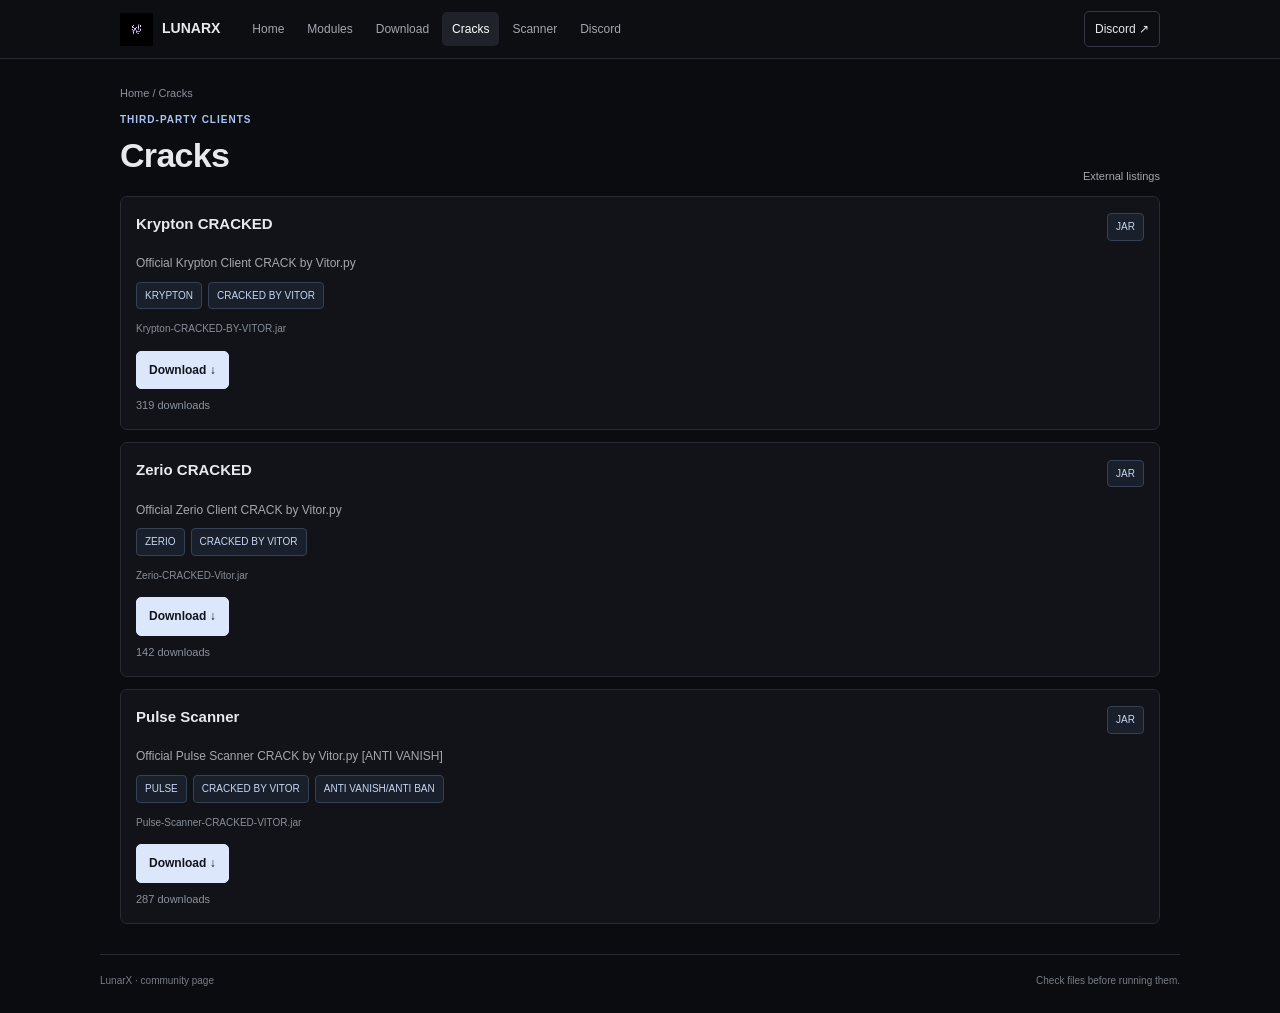
==== commit 0c220293: "Update cracks.html" ====
--- a/cracks.html
+++ b/cracks.html
@@ -50,7 +50,7 @@
     <div class="actions">
       <a class="btn primary" href="Krypton-CRACKED-BY-VITOR.jar" download data-dl-key="krypton">Download ↓</a>
     </div>
-    <div class="dl-count" id="count-krypton">0 clicks</div>
+    <div class="dl-count" id="count-krypton">…</div>
   </div>
 
   <div class="card" style="margin-bottom:12px">
@@ -67,7 +67,7 @@
     <div class="actions">
       <a class="btn primary" href="Zerio-CRACKED-Vitor.jar" download data-dl-key="zerio">Download ↓</a>
     </div>
-    <div class="dl-count" id="count-zerio">0 clicks</div>
+    <div class="dl-count" id="count-zerio">…</div>
   </div>
 
   <div class="card">
@@ -85,7 +85,7 @@
     <div class="actions">
       <a class="btn primary" href="Pulse-Scanner-CRACKED-VITOR.jar" download data-dl-key="pulse">Download ↓</a>
     </div>
-    <div class="dl-count" id="count-pulse">0 clicks</div>
+    <div class="dl-count" id="count-pulse">…</div>
   </div>
 </main>
 
@@ -93,22 +93,68 @@
   <span>LunarX · community page</span>
   <span>Check files before running them.</span>
 </footer>
+
 <script>
 (function(){
-  function format(n){n=Number(n)||0;return n.toLocaleString()+' click'+(n===1?'':'s');}
-  function get(key){return Number(localStorage.getItem('lxclick-'+key)||0);}
-  function set(key,n){localStorage.setItem('lxclick-'+key,String(n));}
+  // Fixed starting numbers (do not change)
+  var BASE = {
+    basetags: 274,
+    aqua: 168,
+    krypton: 319,
+    zerio: 142,
+    pulse: 287
+  };
+  var API = 'https://abacus.jasoncameron.dev';
+  var NS = 'lunarx';
+
+  function format(n){
+    n = Number(n)||0;
+    return n.toLocaleString() + ' downloads';
+  }
+  function el(id){ return document.getElementById(id); }
+
+  async function getExtra(key){
+    try {
+      var r = await fetch(API + '/get/' + NS + '/' + key, { cache: 'no-store', mode: 'cors' });
+      var j = await r.json();
+      if (j && typeof j.value === 'number') return j.value;
+      return 0;
+    } catch(e){ return 0; }
+  }
+
+  async function bumpExtra(key){
+    try {
+      var r = await fetch(API + '/hit/' + NS + '/' + key, { cache: 'no-store', mode: 'cors' });
+      var j = await r.json();
+      if (j && typeof j.value === 'number') return j.value;
+      return null;
+    } catch(e){ return null; }
+  }
+
+  async function show(key){
+    var label = el('count-' + key);
+    if (!label) return;
+    var extra = await getExtra(key);
+    label.textContent = format((BASE[key]||0) + extra);
+  }
+
   document.querySelectorAll('a[data-dl-key]').forEach(function(btn){
-    var key=btn.getAttribute('data-dl-key');
-    var label=document.getElementById('count-'+key);
-    if(label) label.textContent=format(get(key));
-    btn.addEventListener('click',function(){
-      var n=get(key)+1;
-      set(key,n);
-      if(label) label.textContent=format(n);
+    var key = btn.getAttribute('data-dl-key');
+    show(key);
+    btn.addEventListener('click', async function(){
+      var extra = await bumpExtra(key);
+      var label = el('count-' + key);
+      if (!label) return;
+      if (extra === null) {
+        // still show base if API fails
+        label.textContent = format(BASE[key]||0);
+        return;
+      }
+      label.textContent = format((BASE[key]||0) + extra);
     });
   });
 })();
 </script>
+
 </body>
 </html>
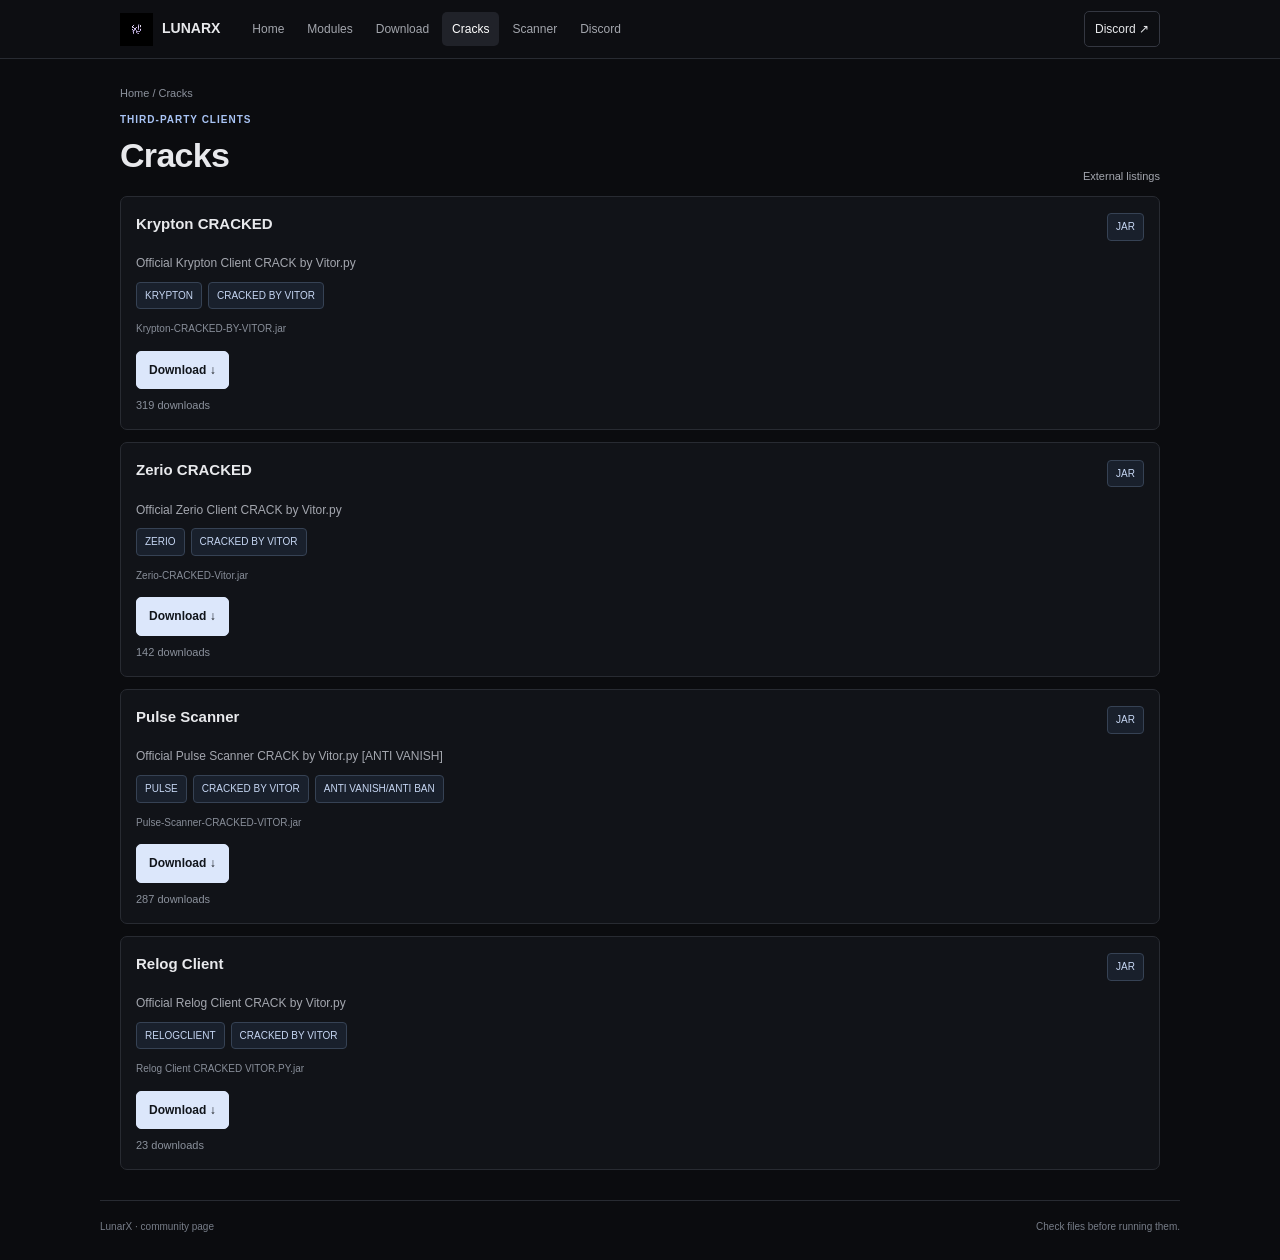
==== commit a2d840db: "Update cracks.html" ====
--- a/cracks.html
+++ b/cracks.html
@@ -70,7 +70,7 @@
     <div class="dl-count" id="count-zerio">…</div>
   </div>
 
-  <div class="card">
+  <div class="card" style="margin-bottom:12px">
     <div class="cardTop">
       <h3>Pulse Scanner</h3>
       <span class="tag">JAR</span>
@@ -87,6 +87,23 @@
     </div>
     <div class="dl-count" id="count-pulse">…</div>
   </div>
+
+  <div class="card">
+    <div class="cardTop">
+      <h3>Relog Client</h3>
+      <span class="tag">JAR</span>
+    </div>
+    <p>Official Relog Client CRACK by Vitor.py</p>
+    <div class="tags">
+      <span class="tag">RelogClient</span>
+      <span class="tag">Cracked by Vitor</span>
+    </div>
+    <div class="small" style="margin-top:12px">Relog Client CRACKED VITOR.PY.jar</div>
+    <div class="actions">
+      <a class="btn primary" href="Relog Client CRACKED VITOR.PY.jar" download data-dl-key="relog">Download ↓</a>
+    </div>
+    <div class="dl-count" id="count-relog">…</div>
+  </div>
 </main>
 
 <footer class="wrap footer">
@@ -102,7 +119,8 @@
     aqua: 168,
     krypton: 319,
     zerio: 142,
-    pulse: 287
+    pulse: 287,
+    relog: 23
   };
   var API = 'https://abacus.jasoncameron.dev';
   var NS = 'lunarx';
